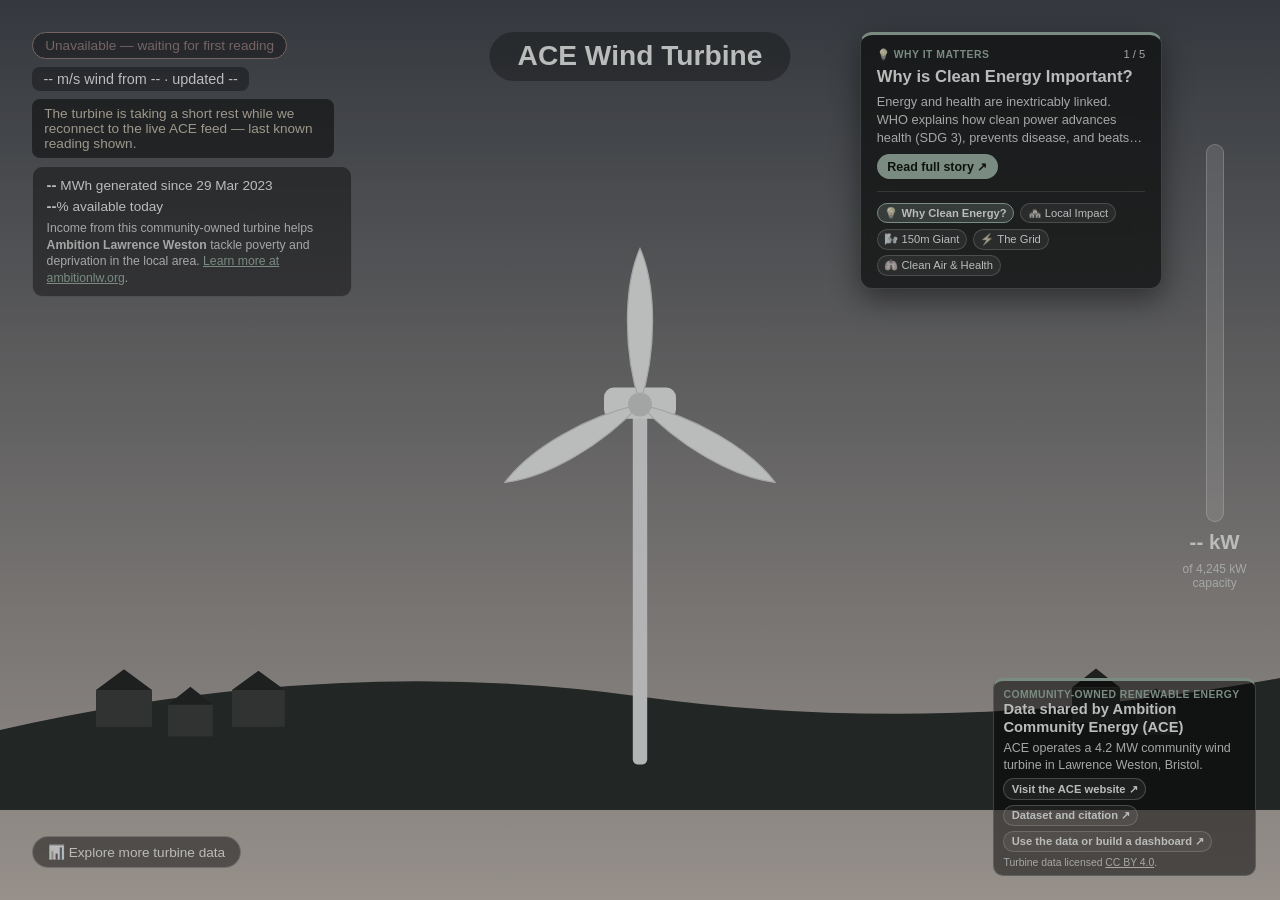
==== solutions/concept-7-live-digital-twin-popups/index.html @ cde17121 "concept-7: display lifetime energy in closest MWh instead of kWh Co-authored-by: Copilot <223556219+" ====
<!doctype html>
<html lang="en">
<head>
  <meta charset="UTF-8" />
  <meta name="viewport" content="width=device-width, initial-scale=1" />
  <title>ACE Live Wind — Digital Twin & Community Stories</title>
  <meta name="description" content="A live animated digital twin of the Ambition Community Energy (ACE) wind turbine in Lawrence Weston, driven by real-time ACE API data, featuring interactive right-hand text pop-ups exploring why clean energy matters, WHO global health linkages, and local community impact." />
  <link rel="stylesheet" href="styles.css" />
</head>
<body>
  <div class="scene" id="scene">
    <div class="sky" id="sky"></div>
    <div class="wind-layer" id="wind-layer" aria-hidden="true"></div>

    <svg class="landscape" viewBox="0 0 1600 900" preserveAspectRatio="xMidYMid meet" role="img"
         aria-label="Animated illustration of the ACE wind turbine overlooking Lawrence Weston">
      <path class="hill" d="M0,900 L0,800 Q420,705 800,758 T1600,735 L1600,900 Z" />

      <g class="houses">
        <g transform="translate(120,750)"><rect width="70" height="46" class="house-body" /><polygon points="0,0 35,-26 70,0" class="house-roof" /></g>
        <g transform="translate(210,768)"><rect width="56" height="40" class="house-body" /><polygon points="0,0 28,-22 56,0" class="house-roof" /></g>
        <g transform="translate(290,750)"><rect width="66" height="46" class="house-body" /><polygon points="0,0 33,-24 66,0" class="house-roof" /></g>
        <g transform="translate(1340,747)"><rect width="60" height="44" class="house-body" /><polygon points="0,0 30,-24 60,0" class="house-roof" /></g>
        <g transform="translate(1420,768)"><rect width="50" height="38" class="house-body" /><polygon points="0,0 25,-20 50,0" class="house-roof" /></g>
      </g>

      <rect x="791" y="393" width="18" height="450" rx="6" class="tower" />
      <g id="yaw-group">
        <rect x="755" y="372" width="90" height="39" rx="12" class="nacelle" />
        <g id="rotor" class="rotor">
          <path class="blade" d="M800,393 C779,327 779,246 800,198 C821,246 821,327 800,393 Z" />
          <path class="blade" d="M800,393 C779,327 779,246 800,198 C821,246 821,327 800,393 Z" transform="rotate(120 800 393)" />
          <path class="blade" d="M800,393 C779,327 779,246 800,198 C821,246 821,327 800,393 Z" transform="rotate(240 800 393)" />
          <circle cx="800" cy="393" r="15" class="hub" />
        </g>
      </g>
    </svg>

    <h1 class="scene-title">ACE Wind Turbine</h1>

    <!-- Right-hand side power meter -->
    <div class="meter" aria-hidden="true">
      <div class="meter-track">
        <div class="meter-fill" id="meter-fill"></div>
      </div>
      <div class="meter-label"><span id="power-value">--</span> kW</div>
      <div class="meter-sub">of <span id="rated-capacity">4,245</span> kW capacity</div>
    </div>

    <!-- Right-hand side story & "Why?" dock -->
    <aside class="story-dock" id="story-dock" aria-label="Community Stories and Why Clean Energy Matters">
      <div class="story-dock-top">
        <span class="story-dock-badge">💡 WHY IT MATTERS</span>
        <span class="story-dock-counter" id="story-dock-counter" aria-live="off">1 / 5</span>
      </div>

      <div class="story-dock-teaser" id="story-dock-teaser">
        <h2 class="story-dock-title" id="teaser-title">Why Clean Energy?</h2>
        <p class="story-dock-snippet" id="teaser-snippet">
          Energy and health are inextricably linked. WHO explains how clean power advances health (SDG 3) and beats poverty…
        </p>
        <button type="button" class="story-dock-btn" id="teaser-read-btn">
          Read full story ↗
        </button>
      </div>

      <div class="story-pills" role="tablist" aria-label="Choose story topic">
        <button type="button" class="story-pill active" data-story-id="why-clean-energy" role="tab" aria-selected="true">💡 Why Clean Energy?</button>
        <button type="button" class="story-pill" data-story-id="community-wealth" role="tab" aria-selected="false">🏘️ Local Impact</button>
        <button type="button" class="story-pill" data-story-id="turbine-scale" role="tab" aria-selected="false">🌬️ 150m Giant</button>
        <button type="button" class="story-pill" data-story-id="grid-connection" role="tab" aria-selected="false">⚡ The Grid</button>
        <button type="button" class="story-pill" data-story-id="clean-air" role="tab" aria-selected="false">🫁 Clean Air & Health</button>
      </div>
    </aside>

    <!-- Left-hand side live status & mission overlay -->
    <div class="overlay">
      <div class="freshness" id="freshness" role="status">Connecting…</div>
      <div class="readout">
        <span id="wind-value">--</span> m/s wind from <span id="heading-value">--</span> · updated <span id="observed-value">--</span>
      </div>
      <div class="fallback-message" id="fallback-message" hidden>
        The turbine is taking a short rest while we reconnect to the live ACE feed — last known reading shown.
      </div>

      <div class="info-panel">
        <div class="info-stat"><strong id="lifetime-energy">--</strong> MWh generated since 29 Mar 2023</div>
        <div class="info-stat"><strong id="availability-today">--</strong>% available today</div>
        <p class="mission">
          Income from this community-owned turbine helps <strong>Ambition Lawrence Weston</strong>
          tackle poverty and deprivation in the local area.
          <a href="https://www.ambitionlw.org/" target="_blank" rel="noopener">Learn more at ambitionlw.org</a>.
        </p>
      </div>
    </div>

    <!-- Bottom-left: Collapsible 17-signal explorer -->
    <div class="explorer" id="explorer">
      <button type="button" class="explorer-toggle" id="explorer-toggle" aria-expanded="false" aria-controls="explorer-panel">
        📊 Explore more turbine data
      </button>
      <div class="explorer-panel" id="explorer-panel" hidden>
        <label class="explorer-label" for="signal-select">Choose a signal</label>
        <select id="signal-select" class="explorer-select"></select>

        <div class="explorer-value-row">
          <span class="explorer-value" id="signal-value">--</span>
          <span class="explorer-unit" id="signal-unit"></span>
        </div>
        <div class="explorer-freshness" id="signal-freshness">--</div>

        <div class="explorer-chart-wrap">
          <svg id="signal-chart" class="explorer-chart" viewBox="0 0 600 180" preserveAspectRatio="none" role="img" aria-label="Recent history chart for the selected signal"></svg>
          <div class="explorer-chart-status" id="chart-status">Loading history…</div>
        </div>
        <div class="explorer-legend" id="signal-legend" hidden></div>

        <p class="explorer-note">
          History is a recent sample from the live ACE feed, not a guarantee of every reading.
          See this concept's README for each signal's exact source, resolution and update cadence.
        </p>
      </div>
    </div>

    <!-- Bottom-right: Credits and outbound links -->
    <div class="credits-box">
      <p class="credits-label">Community-owned renewable energy</p>
      <p class="credits-title">Data shared by Ambition Community Energy (ACE)</p>
      <p class="credits-text">
        ACE operates a 4.2 MW community wind turbine in Lawrence Weston, Bristol.
      </p>
      <div class="credits-links">
        <a class="credits-link" href="https://ambitioncommunityenergy.org/" target="_blank" rel="noopener">Visit the ACE website ↗</a>
        <a class="credits-link" href="https://doi.org/10.5281/zenodo.22662372" target="_blank" rel="noopener">Dataset and citation ↗</a>
        <a class="credits-link" href="https://ace-api.duckdns.org/dashboard/" target="_blank" rel="noopener">Use the data or build a dashboard ↗</a>
      </div>
      <p class="credits-fineprint">
        Turbine data licensed <a href="https://creativecommons.org/licenses/by/4.0/" target="_blank" rel="noopener">CC BY 4.0</a>.
      </p>
    </div>
  </div>

  <!-- Interactive Story Pop-up Modal -->
  <div class="story-modal-backdrop" id="story-modal-backdrop" hidden>
    <div class="story-modal" id="story-modal" role="dialog" aria-modal="true" aria-labelledby="modal-title">
      <div class="modal-header">
        <div class="modal-tag-row">
          <span class="modal-tag" id="modal-tag">GLOBAL HEALTH & SDGS</span>
        </div>
        <button type="button" class="modal-close" id="modal-close" aria-label="Close story dialog">✕</button>
      </div>

      <div class="modal-title-row">
        <span class="modal-icon" id="modal-icon">💡</span>
        <div>
          <h2 class="modal-title" id="modal-title">Why Clean Energy?</h2>
          <p class="modal-subtitle" id="modal-subtitle">Energy and health are inextricably linked — from global goals to our homes in Lawrence Weston.</p>
        </div>
      </div>

      <div class="modal-sdgs" id="modal-sdgs" aria-label="Related Sustainable Development Goals"></div>

      <div class="modal-body" id="modal-body">
        <!-- Injected dynamically from app.js -->
      </div>

      <div class="modal-links" id="modal-links">
        <!-- Outbound source links injected here -->
      </div>

      <div class="modal-footer">
        <button type="button" class="modal-nav-btn" id="modal-prev-btn">← Previous topic</button>
        <div class="modal-dots" id="modal-dots" aria-hidden="true"></div>
        <button type="button" class="modal-nav-btn" id="modal-next-btn">Next topic →</button>
      </div>
    </div>
  </div>

  <script type="module" src="app.js"></script>
</body>
</html>
---- solutions/concept-7-live-digital-twin-popups/styles.css ----
:root {
  --good: #3ddc84;
  --stale: #ffc857;
  --offline: #ff6b6b;
  --text: #f4fbf8;
  --muted: #cfe3dc;
}

* {
  box-sizing: border-box;
}

html,
body {
  height: 100%;
  margin: 0;
}

body {
  font-family: "Segoe UI", Roboto, Helvetica, Arial, sans-serif;
  color: var(--text);
  overflow: hidden;
}

.scene {
  position: relative;
  width: 100vw;
  height: 100vh;
  overflow: hidden;
  transition: filter 1.2s ease;
}

.scene.offline {
  filter: grayscale(0.85) brightness(0.75);
}

.sky {
  position: absolute;
  inset: 0;
  background: linear-gradient(180deg, var(--sky-a, #2b6cb0) 0%, var(--sky-b, #bcdffb) 100%);
  transition: background 3s ease;
}

.wind-layer {
  position: absolute;
  inset: 0;
  overflow: hidden;
  pointer-events: none;
}

.streak {
  position: absolute;
  height: 2px;
  width: 9%;
  border-radius: 2px;
  background: rgba(255, 255, 255, 0.55);
  left: -12%;
  animation-name: streak-move;
  animation-timing-function: linear;
  animation-iteration-count: infinite;
}

@keyframes streak-move {
  from {
    transform: translateX(0);
  }
  to {
    transform: translateX(112vw);
  }
}

.landscape {
  position: absolute;
  inset: 0;
  width: 100%;
  height: 100%;
}

.hill {
  fill: #163a2c;
}

.house-body {
  fill: #2d4a3e;
}

.house-roof {
  fill: #1c2f27;
}

.tower {
  fill: #e9f1f8;
}

.nacelle {
  fill: #f4fbf8;
}

.hub {
  fill: #cfe0d6;
}

.rotor .blade {
  fill: #f4fbf8;
  stroke: #cfe0d6;
  stroke-width: 1.5;
}

#yaw-group {
  transition: transform 1.2s ease-out;
}

.scene-title {
  position: absolute;
  top: clamp(1rem, 3vw, 2rem);
  left: 50%;
  transform: translateX(-50%);
  margin: 0;
  padding: 0.3em 1em;
  background: rgba(0, 0, 0, 0.3);
  border-radius: 999px;
  font-size: clamp(1.2rem, 2.2vw, 1.8rem);
  font-weight: 700;
  text-align: center;
  white-space: nowrap;
  z-index: 1;
}

/* Vertical power meter (right-hand side) */
.meter {
  position: absolute;
  right: clamp(1rem, 2.5vw, 2rem);
  top: 16%;
  display: flex;
  flex-direction: column;
  align-items: center;
  gap: 0.5rem;
  z-index: 1;
}

.meter-track {
  width: 18px;
  height: 42vh;
  border-radius: 999px;
  background: rgba(255, 255, 255, 0.18);
  border: 1px solid rgba(255, 255, 255, 0.3);
  display: flex;
  align-items: flex-end;
  overflow: hidden;
}

.meter-fill {
  width: 100%;
  height: 0%;
  background: linear-gradient(180deg, #3ddc84, #1f9e63);
  transition: height 1s ease-out;
}

.meter-label {
  font-size: clamp(1rem, 1.6vw, 1.4rem);
  font-weight: 700;
}

.meter-sub {
  font-size: 0.75rem;
  color: var(--muted);
  text-align: center;
  max-width: 10ch;
}

/* Left overlay: live stats and ALW mission */
.overlay {
  position: absolute;
  left: clamp(1rem, 3vw, 2rem);
  top: clamp(1rem, 3vw, 2rem);
  bottom: clamp(1rem, 3vw, 2rem);
  display: flex;
  flex-direction: column;
  gap: 0.5rem;
  align-items: flex-start;
  overflow-y: auto;
  max-width: min(36ch, 42vw);
  z-index: 2;
  pointer-events: none;
}

.freshness,
.readout,
.fallback-message,
.info-panel {
  pointer-events: auto;
}

.freshness {
  padding: 0.35em 0.9em;
  border-radius: 999px;
  background: rgba(0, 0, 0, 0.35);
  border: 1px solid rgba(255, 255, 255, 0.3);
  font-size: 0.85em;
}

.freshness.good {
  color: var(--good);
  border-color: var(--good);
}

.freshness.stale {
  color: var(--stale);
  border-color: var(--stale);
}

.freshness.offline {
  color: var(--offline);
  border-color: var(--offline);
}

.readout {
  background: rgba(0, 0, 0, 0.35);
  padding: 0.3em 0.8em;
  border-radius: 8px;
  font-size: 0.9rem;
}

.fallback-message {
  background: rgba(0, 0, 0, 0.5);
  padding: 0.5em 0.9em;
  border-radius: 8px;
  font-size: 0.85rem;
  max-width: 40ch;
  color: var(--stale);
}

.info-panel {
  flex-shrink: 0;
  max-width: 100%;
  background: rgba(0, 0, 0, 0.4);
  border: 1px solid rgba(255, 255, 255, 0.2);
  border-radius: 10px;
  padding: 0.7em 1em;
  font-size: 0.85rem;
}

.info-stat {
  margin-bottom: 0.3em;
}

.info-stat strong {
  font-size: 1.1em;
}

.info-panel .mission {
  margin: 0.5em 0 0;
  color: var(--muted);
  font-size: 0.9em;
  line-height: 1.35;
}

.info-panel .mission a {
  color: var(--good);
}

/* Bottom-left: 17-signal explorer */
.explorer {
  position: absolute;
  left: clamp(1rem, 3vw, 2rem);
  bottom: clamp(1rem, 3vw, 2rem);
  max-width: min(44ch, 90vw);
  z-index: 2;
}

.explorer-toggle {
  font-family: inherit;
  font-size: 0.85rem;
  color: var(--text);
  background: rgba(0, 0, 0, 0.45);
  border: 1px solid rgba(255, 255, 255, 0.3);
  border-radius: 999px;
  padding: 0.5em 1.1em;
  cursor: pointer;
}

.explorer-toggle:hover,
.explorer-toggle:focus-visible {
  background: rgba(0, 0, 0, 0.6);
}

.explorer-panel {
  margin-top: 0.6em;
  background: rgba(0, 0, 0, 0.55);
  border: 1px solid rgba(255, 255, 255, 0.25);
  border-radius: 10px;
  padding: 0.9em 1em;
  max-height: min(60vh, 460px);
  overflow-y: auto;
}

.explorer-label {
  display: block;
  font-size: 0.75rem;
  color: var(--muted);
  margin-bottom: 0.3em;
}

.explorer-select {
  width: 100%;
  font-family: inherit;
  font-size: 0.9rem;
  padding: 0.4em 0.5em;
  border-radius: 6px;
  border: 1px solid rgba(255, 255, 255, 0.3);
  background: rgba(255, 255, 255, 0.08);
  color: var(--text);
}

.explorer-select option,
.explorer-select optgroup {
  color: #111;
}

.explorer-value-row {
  margin-top: 0.7em;
  display: flex;
  align-items: baseline;
  gap: 0.4em;
}

.explorer-value {
  font-size: clamp(1.3rem, 2.4vw, 1.8rem);
  font-weight: 700;
}

.explorer-unit {
  font-size: 0.9rem;
  color: var(--muted);
}

.explorer-freshness {
  font-size: 0.75rem;
  margin-top: 0.15em;
}

.explorer-freshness.good {
  color: var(--good);
}

.explorer-freshness.stale {
  color: var(--stale);
}

.explorer-freshness.offline {
  color: var(--offline);
}

.explorer-chart-wrap {
  position: relative;
  margin-top: 0.7em;
  background: rgba(255, 255, 255, 0.05);
  border-radius: 8px;
  border: 1px solid rgba(255, 255, 255, 0.15);
}

.explorer-chart {
  display: block;
  width: 100%;
  height: 120px;
}

.chart-line {
  fill: none;
  stroke-width: 2;
}

.chart-axis-label {
  fill: var(--muted);
  font-size: 10px;
}

.explorer-chart-status {
  position: absolute;
  inset: 0;
  display: flex;
  align-items: center;
  justify-content: center;
  font-size: 0.8rem;
  color: var(--muted);
  text-align: center;
  padding: 0.5em;
}

.explorer-chart-status[hidden] {
  display: none;
}

.explorer-legend {
  display: flex;
  gap: 1em;
  margin-top: 0.5em;
  font-size: 0.75rem;
  color: var(--muted);
}

.explorer-legend[hidden] {
  display: none;
}

.legend-item {
  display: inline-flex;
  align-items: center;
  gap: 0.35em;
}

.legend-swatch {
  width: 10px;
  height: 10px;
  border-radius: 2px;
  display: inline-block;
}

.explorer-note {
  margin: 0.7em 0 0;
  font-size: 0.7rem;
  color: var(--muted);
  line-height: 1.35;
}

/* =========================================================================
   RIGHT-HAND SIDE: Story & "Why?" Dock (Option B)
   ========================================================================= */
.story-dock {
  position: absolute;
  right: clamp(6.2rem, 9.2vw, 8.4rem);
  top: clamp(1rem, 2.6vw, 2rem);
  max-width: min(34ch, 30vw);
  background: rgba(8, 20, 16, 0.72);
  backdrop-filter: blur(12px);
  -webkit-backdrop-filter: blur(12px);
  border: 1px solid rgba(61, 220, 132, 0.35);
  border-top: 3px solid var(--good);
  border-radius: 12px;
  padding: 0.8em 1em;
  z-index: 10;
  box-shadow: 0 10px 30px rgba(0, 0, 0, 0.45);
  transition: border-color 0.3s ease;
}

.story-dock:hover {
  border-color: rgba(61, 220, 132, 0.6);
}

.story-dock-top {
  display: flex;
  justify-content: space-between;
  align-items: center;
  margin-bottom: 0.4em;
}

.story-dock-badge {
  font-size: 0.65rem;
  font-weight: 700;
  letter-spacing: 0.05em;
  text-transform: uppercase;
  color: var(--good);
}

.story-dock-counter {
  font-size: 0.7rem;
  color: var(--muted);
  font-variant-numeric: tabular-nums;
}

.story-dock-teaser {
  cursor: pointer;
}

.story-dock-title {
  margin: 0 0 0.3em;
  font-size: clamp(0.95rem, 1.3vw, 1.15rem);
  font-weight: 700;
  line-height: 1.25;
  color: var(--text);
  transition: opacity 0.3s ease;
}

.story-dock-snippet {
  margin: 0 0 0.6em;
  font-size: 0.8rem;
  line-height: 1.4;
  color: var(--muted);
  display: -webkit-box;
  -webkit-line-clamp: 3;
  -webkit-box-orient: vertical;
  overflow: hidden;
  transition: opacity 0.3s ease;
}

.story-dock-btn {
  display: inline-flex;
  align-items: center;
  gap: 0.35em;
  font-family: inherit;
  font-size: 0.78rem;
  font-weight: 600;
  color: #0b1a13;
  background: var(--good);
  border: none;
  border-radius: 999px;
  padding: 0.4em 0.85em;
  cursor: pointer;
  transition: transform 0.15s ease, background 0.2s ease, box-shadow 0.2s ease;
}

.story-dock-btn:hover,
.story-dock-btn:focus-visible {
  background: #50e895;
  box-shadow: 0 0 12px rgba(61, 220, 132, 0.5);
  transform: translateY(-1px);
}

.story-pills {
  display: flex;
  flex-wrap: wrap;
  gap: 0.35em;
  margin-top: 0.75em;
  padding-top: 0.65em;
  border-top: 1px solid rgba(255, 255, 255, 0.15);
}

.story-pill {
  font-family: inherit;
  font-size: 0.7rem;
  color: var(--text);
  background: rgba(255, 255, 255, 0.08);
  border: 1px solid rgba(255, 255, 255, 0.22);
  border-radius: 999px;
  padding: 0.25em 0.6em;
  cursor: pointer;
  white-space: nowrap;
  transition: all 0.2s ease;
}

.story-pill:hover,
.story-pill:focus-visible {
  background: rgba(61, 220, 132, 0.2);
  border-color: var(--good);
  color: #fff;
}

.story-pill.active {
  background: rgba(61, 220, 132, 0.28);
  border-color: var(--good);
  color: var(--text);
  font-weight: 600;
}

/* =========================================================================
   BOTTOM-RIGHT: Credits box (ACE official branding)
   ========================================================================= */
.credits-box {
  position: absolute;
  right: clamp(0.75rem, 2vw, 1.5rem);
  bottom: clamp(0.75rem, 2vw, 1.5rem);
  max-width: min(38ch, 55vw);
  background: rgba(0, 0, 0, 0.5);
  border: 1px solid rgba(61, 220, 132, 0.4);
  border-top: 3px solid var(--good);
  border-radius: 10px;
  padding: 0.6em 0.8em;
  font-size: 0.78rem;
  z-index: 2;
}

.credits-label {
  margin: 0 0 0.15em;
  font-size: 0.65rem;
  font-weight: 700;
  letter-spacing: 0.04em;
  text-transform: uppercase;
  color: var(--good);
}

.credits-title {
  margin: 0 0 0.25em;
  font-size: 0.92rem;
  font-weight: 700;
  line-height: 1.2;
}

.credits-text {
  margin: 0 0 0.45em;
  color: var(--muted);
  line-height: 1.3;
}

.credits-links {
  display: flex;
  flex-direction: row;
  flex-wrap: wrap;
  gap: 0.35em;
}

.credits-link {
  display: inline-block;
  color: var(--text);
  background: rgba(255, 255, 255, 0.08);
  border: 1px solid rgba(255, 255, 255, 0.25);
  border-radius: 999px;
  padding: 0.3em 0.65em;
  font-size: 0.7rem;
  font-weight: 600;
  text-decoration: none;
  white-space: nowrap;
}

.credits-link:hover,
.credits-link:focus-visible {
  background: rgba(61, 220, 132, 0.18);
  border-color: var(--good);
}

.credits-fineprint {
  margin: 0.4em 0 0;
  font-size: 0.65rem;
  color: var(--muted);
}

.credits-fineprint a {
  color: inherit;
}

/* =========================================================================
   INTERACTIVE STORY MODAL POP-UP
   ========================================================================= */
.story-modal-backdrop {
  position: fixed;
  inset: 0;
  background: rgba(0, 0, 0, 0.78);
  backdrop-filter: blur(8px);
  -webkit-backdrop-filter: blur(8px);
  display: flex;
  align-items: center;
  justify-content: center;
  z-index: 100;
  padding: 1.5rem;
  animation: modalFadeIn 0.25s ease-out;
}

.story-modal-backdrop[hidden] {
  display: none;
}

.story-modal {
  position: relative;
  max-width: 680px;
  width: 100%;
  max-height: 88vh;
  overflow-y: auto;
  background: #0f2018;
  border: 1px solid rgba(61, 220, 132, 0.45);
  border-top: 4px solid var(--good);
  border-radius: 16px;
  padding: 1.6rem 1.8rem;
  color: var(--text);
  box-shadow: 0 20px 60px rgba(0, 0, 0, 0.75);
  animation: modalSlideUp 0.3s cubic-bezier(0.16, 1, 0.3, 1);
}

@keyframes modalFadeIn {
  from { opacity: 0; }
  to { opacity: 1; }
}

@keyframes modalSlideUp {
  from { transform: translateY(24px); opacity: 0; }
  to { transform: translateY(0); opacity: 1; }
}

.modal-header {
  display: flex;
  justify-content: space-between;
  align-items: center;
  margin-bottom: 0.6rem;
}

.modal-tag {
  display: inline-block;
  font-size: 0.7rem;
  font-weight: 700;
  letter-spacing: 0.05em;
  text-transform: uppercase;
  color: var(--good);
  background: rgba(61, 220, 132, 0.12);
  border: 1px solid rgba(61, 220, 132, 0.3);
  border-radius: 999px;
  padding: 0.25em 0.8em;
}

.modal-close {
  font-family: inherit;
  font-size: 1.1rem;
  width: 34px;
  height: 34px;
  border-radius: 50%;
  border: 1px solid rgba(255, 255, 255, 0.25);
  background: rgba(255, 255, 255, 0.08);
  color: var(--text);
  display: flex;
  align-items: center;
  justify-content: center;
  cursor: pointer;
  transition: all 0.2s ease;
}

.modal-close:hover,
.modal-close:focus-visible {
  background: rgba(255, 107, 107, 0.25);
  border-color: var(--offline);
  color: #fff;
  transform: scale(1.08);
}

.modal-title-row {
  display: flex;
  align-items: flex-start;
  gap: 0.8rem;
  margin-bottom: 0.8rem;
}

.modal-icon {
  font-size: 2.2rem;
  line-height: 1;
  flex-shrink: 0;
}

.modal-title {
  margin: 0;
  font-size: clamp(1.3rem, 2.2vw, 1.65rem);
  font-weight: 700;
  line-height: 1.25;
  color: #ffffff;
}

.modal-subtitle {
  margin: 0.35rem 0 0;
  font-size: 0.92rem;
  color: var(--muted);
  line-height: 1.4;
}

.modal-sdgs {
  display: flex;
  flex-wrap: wrap;
  gap: 0.45rem;
  margin: 0.8rem 0 1.2rem;
}

.sdg-badge {
  font-size: 0.72rem;
  font-weight: 600;
  padding: 0.25em 0.7em;
  border-radius: 6px;
  background: rgba(255, 255, 255, 0.1);
  border: 1px solid rgba(255, 255, 255, 0.2);
  color: #fff;
  display: inline-flex;
  align-items: center;
  gap: 0.35em;
}

.modal-body {
  font-size: 0.92rem;
  line-height: 1.6;
  color: #e4f0eb;
}

.modal-quote-box {
  background: rgba(61, 220, 132, 0.08);
  border-left: 4px solid var(--good);
  border-radius: 0 10px 10px 0;
  padding: 0.9rem 1.1rem;
  margin: 1rem 0;
  font-size: 0.9rem;
  line-height: 1.55;
  color: #def2e8;
}

.modal-quote-box p {
  margin: 0 0 0.5em;
}

.modal-quote-box p:last-of-type {
  margin-bottom: 0;
}

.modal-quote-source {
  display: block;
  margin-top: 0.6rem;
  font-weight: 700;
  font-size: 0.8rem;
  color: var(--good);
  text-transform: uppercase;
  letter-spacing: 0.03em;
}

.modal-section-title {
  font-size: 1rem;
  font-weight: 700;
  color: #ffffff;
  margin: 1.2rem 0 0.4rem;
  display: flex;
  align-items: center;
  gap: 0.4em;
}

.modal-list {
  margin: 0.4rem 0 0.8rem;
  padding-left: 1.3rem;
}

.modal-list li {
  margin-bottom: 0.4rem;
}

.modal-links {
  display: flex;
  flex-wrap: wrap;
  gap: 0.6rem;
  margin-top: 1.4rem;
  padding-top: 1rem;
  border-top: 1px solid rgba(255, 255, 255, 0.15);
}

.modal-link-btn {
  display: inline-flex;
  align-items: center;
  gap: 0.4em;
  font-size: 0.82rem;
  font-weight: 600;
  color: var(--text);
  background: rgba(255, 255, 255, 0.1);
  border: 1px solid rgba(255, 255, 255, 0.25);
  border-radius: 999px;
  padding: 0.45em 0.95em;
  text-decoration: none;
  transition: all 0.2s ease;
}

.modal-link-btn.primary {
  background: var(--good);
  color: #0b1a13;
  border-color: var(--good);
}

.modal-link-btn.primary:hover,
.modal-link-btn.primary:focus-visible {
  background: #50e895;
  box-shadow: 0 0 12px rgba(61, 220, 132, 0.5);
}

.modal-link-btn:not(.primary):hover,
.modal-link-btn:not(.primary):focus-visible {
  background: rgba(61, 220, 132, 0.2);
  border-color: var(--good);
}

.modal-footer {
  display: flex;
  justify-content: space-between;
  align-items: center;
  margin-top: 1.2rem;
  padding-top: 0.8rem;
}

.modal-nav-btn {
  font-family: inherit;
  font-size: 0.8rem;
  font-weight: 600;
  color: var(--text);
  background: transparent;
  border: 1px solid rgba(255, 255, 255, 0.25);
  border-radius: 999px;
  padding: 0.35em 0.85em;
  cursor: pointer;
  transition: all 0.2s ease;
}

.modal-nav-btn:hover,
.modal-nav-btn:focus-visible {
  background: rgba(255, 255, 255, 0.15);
  border-color: var(--good);
}

.modal-dots {
  display: flex;
  gap: 0.4rem;
}

.modal-dot {
  width: 8px;
  height: 8px;
  border-radius: 50%;
  background: rgba(255, 255, 255, 0.25);
  border: none;
  padding: 0;
  transition: all 0.2s ease;
  cursor: pointer;
}

.modal-dot.active {
  background: var(--good);
  transform: scale(1.3);
}

/* =========================================================================
   RESPONSIVE LAYOUT
   ========================================================================= */
@media (max-width: 1024px) {
  .story-dock {
    max-width: min(30ch, 32vw);
    right: clamp(5rem, 8vw, 7rem);
  }
}

@media (max-width: 800px) {
  .scene-title {
    font-size: 1.1rem;
  }
  .overlay {
    max-width: 90vw;
    bottom: auto;
  }
  .story-dock {
    position: static;
    max-width: 90vw;
    margin: 1rem auto;
  }
  .credits-box {
    max-width: 90vw;
  }
}

@media (prefers-reduced-motion: reduce) {
  .streak {
    animation: none;
  }
  .story-modal-backdrop,
  .story-modal {
    animation: none;
  }
}
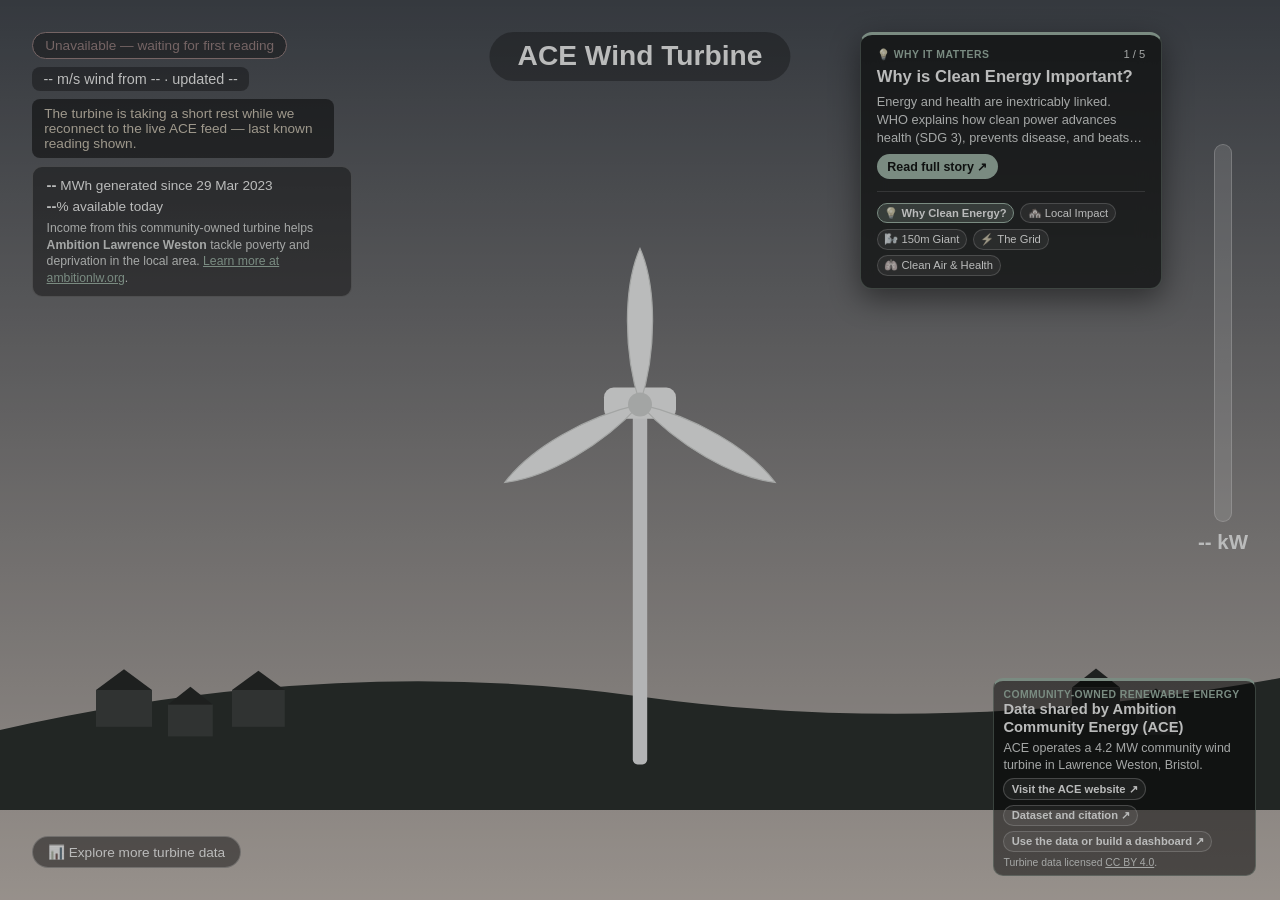
==== commit 79cc7c45: "concept-7: remove rated capacity sublabel from active power bar Co-authored-by: Copilot <223556219+C" ====
--- a/solutions/concept-7-live-digital-twin-popups/index.html
+++ b/solutions/concept-7-live-digital-twin-popups/index.html
@@ -44,7 +44,6 @@
         <div class="meter-fill" id="meter-fill"></div>
       </div>
       <div class="meter-label"><span id="power-value">--</span> kW</div>
-      <div class="meter-sub">of <span id="rated-capacity">4,245</span> kW capacity</div>
     </div>
 
     <!-- Right-hand side story & "Why?" dock -->
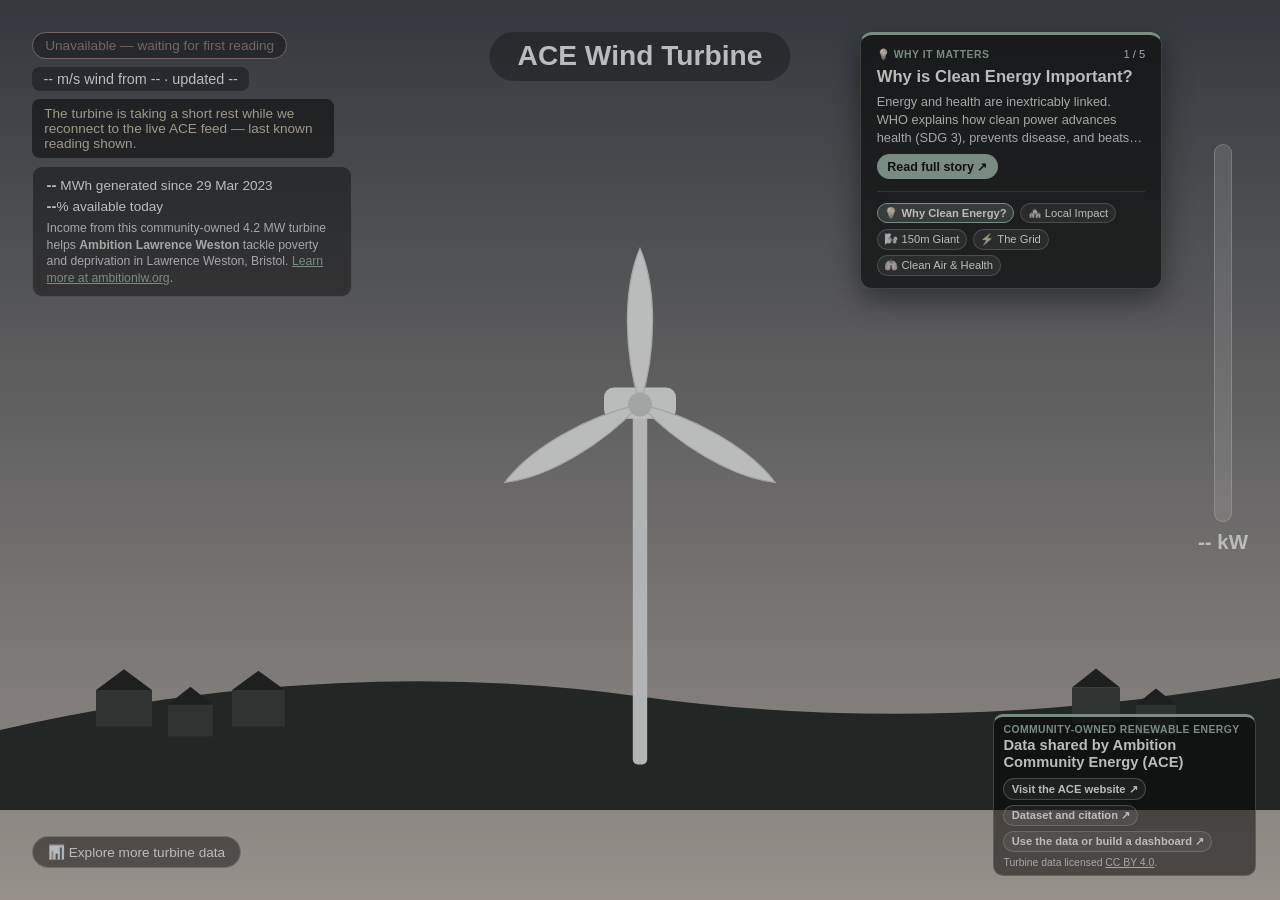
==== commit 57a5cce3: "concept-7: clarify 4.2 MW turbine and Lawrence Weston in mission statement and clean up credits box " ====
--- a/solutions/concept-7-live-digital-twin-popups/index.html
+++ b/solutions/concept-7-live-digital-twin-popups/index.html
@@ -86,8 +86,8 @@
         <div class="info-stat"><strong id="lifetime-energy">--</strong> MWh generated since 29 Mar 2023</div>
         <div class="info-stat"><strong id="availability-today">--</strong>% available today</div>
         <p class="mission">
-          Income from this community-owned turbine helps <strong>Ambition Lawrence Weston</strong>
-          tackle poverty and deprivation in the local area.
+          Income from this community-owned 4.2 MW turbine helps <strong>Ambition Lawrence Weston</strong>
+          tackle poverty and deprivation in Lawrence Weston, Bristol.
           <a href="https://www.ambitionlw.org/" target="_blank" rel="noopener">Learn more at ambitionlw.org</a>.
         </p>
       </div>
@@ -125,9 +125,6 @@
     <div class="credits-box">
       <p class="credits-label">Community-owned renewable energy</p>
       <p class="credits-title">Data shared by Ambition Community Energy (ACE)</p>
-      <p class="credits-text">
-        ACE operates a 4.2 MW community wind turbine in Lawrence Weston, Bristol.
-      </p>
       <div class="credits-links">
         <a class="credits-link" href="https://ambitioncommunityenergy.org/" target="_blank" rel="noopener">Visit the ACE website ↗</a>
         <a class="credits-link" href="https://doi.org/10.5281/zenodo.22662372" target="_blank" rel="noopener">Dataset and citation ↗</a>
--- a/solutions/concept-7-live-digital-twin-popups/styles.css
+++ b/solutions/concept-7-live-digital-twin-popups/styles.css
@@ -579,7 +579,7 @@
 }
 
 .credits-title {
-  margin: 0 0 0.25em;
+  margin: 0 0 0.45em;
   font-size: 0.92rem;
   font-weight: 700;
   line-height: 1.2;
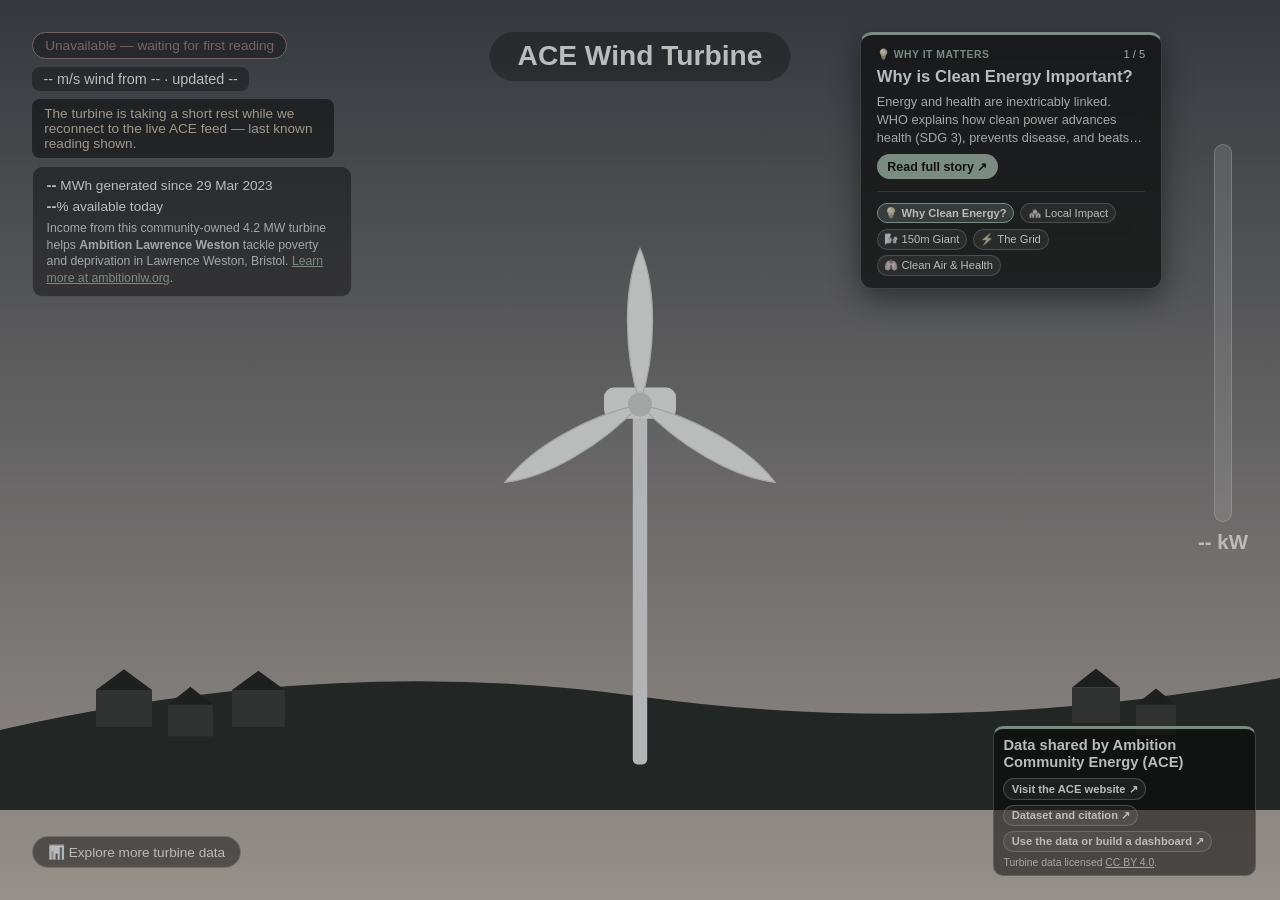
==== commit 98474783: "concept-7: remove 'COMMUNITY-OWNED RENEWABLE ENERGY' label from credits box Co-authored-by: Copilot " ====
--- a/solutions/concept-7-live-digital-twin-popups/index.html
+++ b/solutions/concept-7-live-digital-twin-popups/index.html
@@ -123,7 +123,6 @@
 
     <!-- Bottom-right: Credits and outbound links -->
     <div class="credits-box">
-      <p class="credits-label">Community-owned renewable energy</p>
       <p class="credits-title">Data shared by Ambition Community Energy (ACE)</p>
       <div class="credits-links">
         <a class="credits-link" href="https://ambitioncommunityenergy.org/" target="_blank" rel="noopener">Visit the ACE website ↗</a>
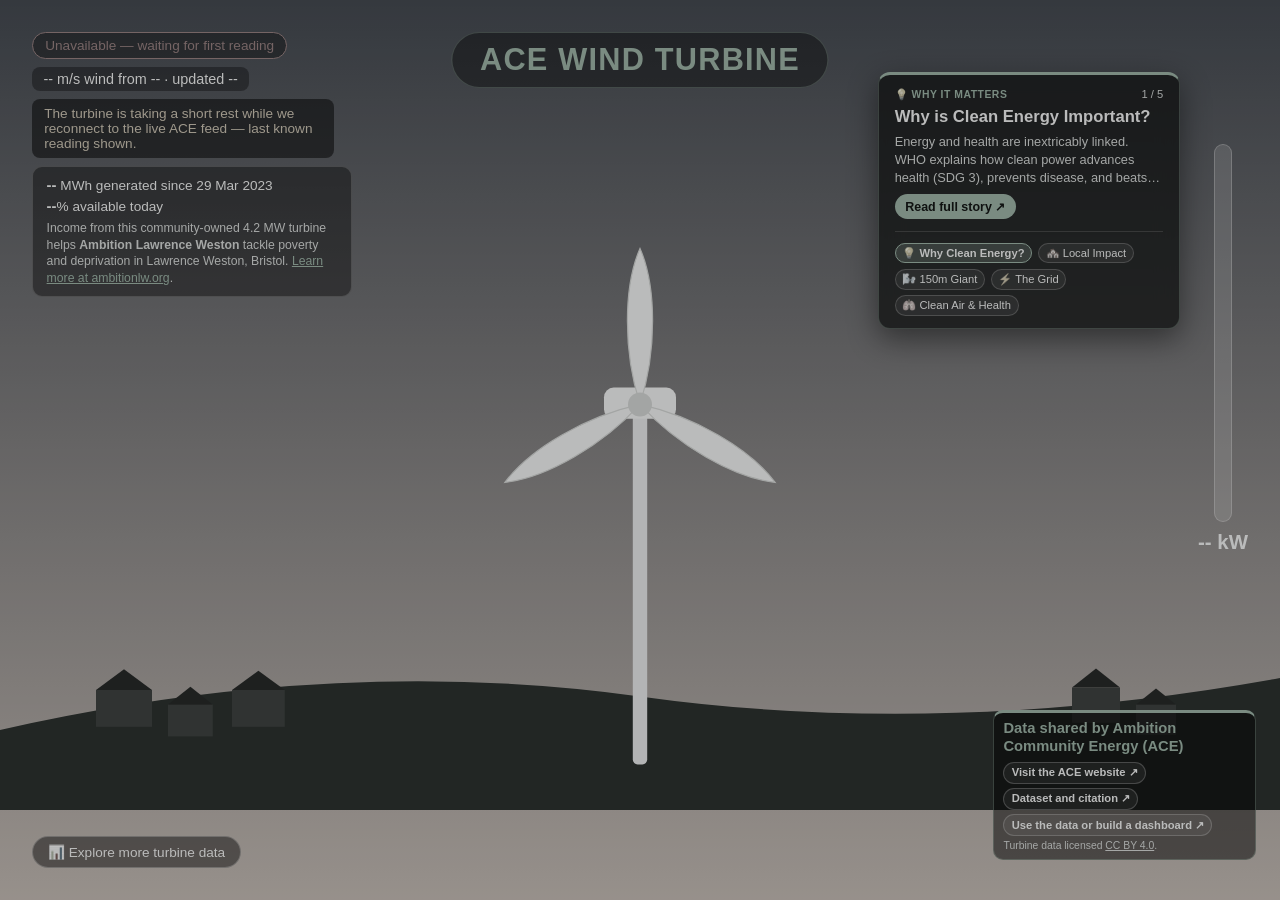
==== commit dc6aed56: "concept-7: enlarge scene title in green and move story-dock lower - Changed scene title text to uppe" ====
--- a/solutions/concept-7-live-digital-twin-popups/index.html
+++ b/solutions/concept-7-live-digital-twin-popups/index.html
@@ -36,7 +36,7 @@
       </g>
     </svg>
 
-    <h1 class="scene-title">ACE Wind Turbine</h1>
+    <h1 class="scene-title">ACE WIND TURBINE</h1>
 
     <!-- Right-hand side power meter -->
     <div class="meter" aria-hidden="true">
--- a/solutions/concept-7-live-digital-twin-popups/styles.css
+++ b/solutions/concept-7-live-digital-twin-popups/styles.css
@@ -116,11 +116,14 @@
   left: 50%;
   transform: translateX(-50%);
   margin: 0;
-  padding: 0.3em 1em;
-  background: rgba(0, 0, 0, 0.3);
+  padding: 0.3em 0.9em;
+  background: rgba(0, 0, 0, 0.4);
+  border: 1px solid rgba(61, 220, 132, 0.35);
   border-radius: 999px;
-  font-size: clamp(1.2rem, 2.2vw, 1.8rem);
-  font-weight: 700;
+  font-size: clamp(1.4rem, 2.4vw, 2.2rem);
+  font-weight: 800;
+  letter-spacing: 0.04em;
+  color: var(--good);
   text-align: center;
   white-space: nowrap;
   z-index: 1;
@@ -428,8 +431,8 @@
    ========================================================================= */
 .story-dock {
   position: absolute;
-  right: clamp(6.2rem, 9.2vw, 8.4rem);
-  top: clamp(1rem, 2.6vw, 2rem);
+  right: clamp(5.5rem, 7.8vw, 7.5rem);
+  top: clamp(4.5rem, 8vh, 6.5rem);
   max-width: min(34ch, 30vw);
   background: rgba(8, 20, 16, 0.72);
   backdrop-filter: blur(12px);
@@ -558,7 +561,7 @@
 .credits-box {
   position: absolute;
   right: clamp(0.75rem, 2vw, 1.5rem);
-  bottom: clamp(0.75rem, 2vw, 1.5rem);
+  bottom: clamp(2rem, 4.5vh, 3.25rem);
   max-width: min(38ch, 55vw);
   background: rgba(0, 0, 0, 0.5);
   border: 1px solid rgba(61, 220, 132, 0.4);
@@ -583,6 +586,7 @@
   font-size: 0.92rem;
   font-weight: 700;
   line-height: 1.2;
+  color: var(--good);
 }
 
 .credits-text {
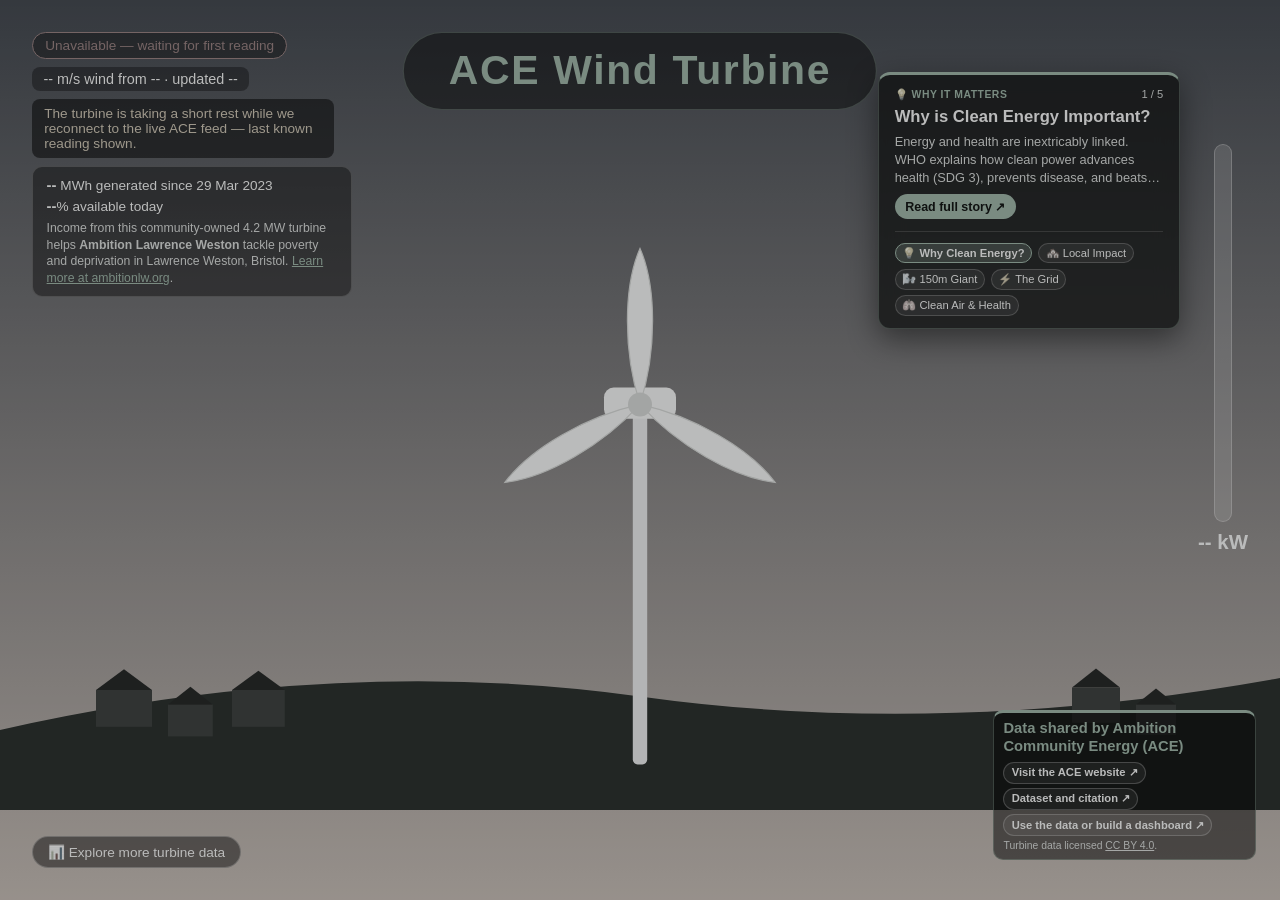
==== commit 6aa4f663: "concept-7: enlarge scene-title font size and preserve title casing - Increased .scene-title font-siz" ====
--- a/solutions/concept-7-live-digital-twin-popups/index.html
+++ b/solutions/concept-7-live-digital-twin-popups/index.html
@@ -36,7 +36,7 @@
       </g>
     </svg>
 
-    <h1 class="scene-title">ACE WIND TURBINE</h1>
+    <h1 class="scene-title">ACE Wind Turbine</h1>
 
     <!-- Right-hand side power meter -->
     <div class="meter" aria-hidden="true">
--- a/solutions/concept-7-live-digital-twin-popups/styles.css
+++ b/solutions/concept-7-live-digital-twin-popups/styles.css
@@ -116,11 +116,11 @@
   left: 50%;
   transform: translateX(-50%);
   margin: 0;
-  padding: 0.3em 0.9em;
-  background: rgba(0, 0, 0, 0.4);
+  padding: 0.35em 1.1em;
+  background: rgba(0, 0, 0, 0.45);
   border: 1px solid rgba(61, 220, 132, 0.35);
   border-radius: 999px;
-  font-size: clamp(1.4rem, 2.4vw, 2.2rem);
+  font-size: clamp(1.8rem, 3.2vw, 3rem);
   font-weight: 800;
   letter-spacing: 0.04em;
   color: var(--good);
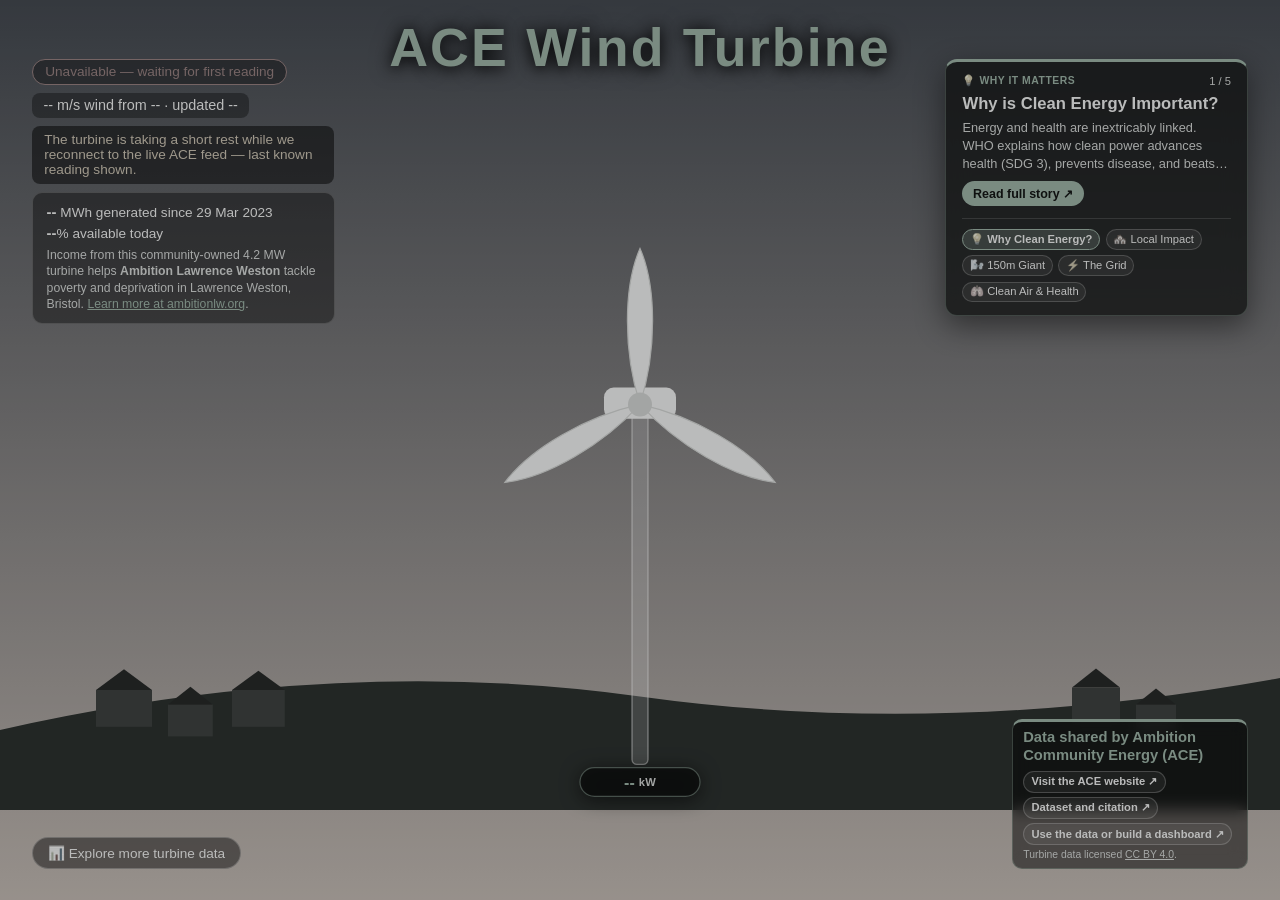
==== commit c5871f55: "Use turbine tower as active power generation bar and create symmetric layout - Turn turbine tower in" ====
--- a/solutions/concept-7-live-digital-twin-popups/index.html
+++ b/solutions/concept-7-live-digital-twin-popups/index.html
@@ -14,6 +14,16 @@
 
     <svg class="landscape" viewBox="0 0 1600 900" preserveAspectRatio="xMidYMid meet" role="img"
          aria-label="Animated illustration of the ACE wind turbine overlooking Lawrence Weston">
+      <defs>
+        <linearGradient id="tower-power-gradient" x1="0" y1="1" x2="0" y2="0">
+          <stop offset="0%" stop-color="#1f9e63" />
+          <stop offset="100%" stop-color="#3ddc84" />
+        </linearGradient>
+        <clipPath id="tower-clip">
+          <rect x="790" y="393" width="20" height="450" rx="6" />
+        </clipPath>
+      </defs>
+
       <path class="hill" d="M0,900 L0,800 Q420,705 800,758 T1600,735 L1600,900 Z" />
 
       <g class="houses">
@@ -24,7 +34,26 @@
         <g transform="translate(1420,768)"><rect width="50" height="38" class="house-body" /><polygon points="0,0 25,-20 50,0" class="house-roof" /></g>
       </g>
 
-      <rect x="791" y="393" width="18" height="450" rx="6" class="tower" />
+      <!-- Turbine Tower / Live Active Power Generation Gauge -->
+      <g class="tower-gauge" id="tower-gauge" aria-label="Turbine tower active power generation gauge">
+        <!-- Tower track background (4.2 MW capacity) -->
+        <rect x="790" y="393" width="20" height="450" rx="6" class="tower-track" />
+        <!-- Live active power fill (rises from base up to 4.2 MW capacity) -->
+        <g clip-path="url(#tower-clip)">
+          <rect id="meter-fill" x="790" y="843" width="20" height="0" class="tower-fill" />
+        </g>
+        <!-- Tower outer border -->
+        <rect x="790" y="393" width="20" height="450" rx="6" class="tower-outline" />
+
+        <!-- Live active power badge directly under the tower -->
+        <g class="tower-power-badge" transform="translate(800, 865)">
+          <rect x="-75" y="-18" width="150" height="36" rx="18" class="tower-power-bg" />
+          <text text-anchor="middle" dominant-baseline="central" class="tower-power-text">
+            <tspan id="power-value" class="tower-power-val">--</tspan>
+            <tspan class="tower-power-unit"> kW</tspan>
+          </text>
+        </g>
+      </g>
       <g id="yaw-group">
         <rect x="755" y="372" width="90" height="39" rx="12" class="nacelle" />
         <g id="rotor" class="rotor">
@@ -37,14 +66,6 @@
     </svg>
 
     <h1 class="scene-title">ACE Wind Turbine</h1>
-
-    <!-- Right-hand side power meter -->
-    <div class="meter" aria-hidden="true">
-      <div class="meter-track">
-        <div class="meter-fill" id="meter-fill"></div>
-      </div>
-      <div class="meter-label"><span id="power-value">--</span> kW</div>
-    </div>
 
     <!-- Right-hand side story & "Why?" dock -->
     <aside class="story-dock" id="story-dock" aria-label="Community Stories and Why Clean Energy Matters">
--- a/solutions/concept-7-live-digital-twin-popups/styles.css
+++ b/solutions/concept-7-live-digital-twin-popups/styles.css
@@ -88,8 +88,53 @@
   fill: #1c2f27;
 }
 
-.tower {
-  fill: #e9f1f8;
+/* Turbine Tower & Live Active Power Generation Gauge */
+.tower-track {
+  fill: rgba(233, 241, 248, 0.22);
+  stroke: rgba(255, 255, 255, 0.25);
+  stroke-width: 1;
+}
+
+.tower-fill {
+  fill: url(#tower-power-gradient);
+  transition: y 1s ease-out, height 1s ease-out;
+}
+
+.tower-outline {
+  fill: none;
+  stroke: rgba(255, 255, 255, 0.45);
+  stroke-width: 1.5;
+  pointer-events: none;
+}
+
+.tower-power-badge {
+  filter: drop-shadow(0 4px 12px rgba(0, 0, 0, 0.65));
+}
+
+.tower-power-bg {
+  fill: rgba(8, 20, 16, 0.88);
+  stroke: rgba(61, 220, 132, 0.5);
+  stroke-width: 1.5;
+}
+
+.tower-power-text {
+  font-family: inherit;
+  font-size: 18px;
+  fill: #ffffff;
+  pointer-events: none;
+}
+
+.tower-power-val {
+  fill: var(--good);
+  font-weight: 800;
+  font-size: 20px;
+}
+
+.tower-power-unit {
+  fill: #cfe0d6;
+  font-weight: 600;
+  font-size: 14px;
+  letter-spacing: 0.02em;
 }
 
 .nacelle {
@@ -112,77 +157,36 @@
 
 .scene-title {
   position: absolute;
-  top: clamp(1rem, 3vw, 2rem);
+  top: clamp(0.75rem, 1.8vh, 1.5rem);
   left: 50%;
   transform: translateX(-50%);
   margin: 0;
-  padding: 0.35em 1.1em;
-  background: rgba(0, 0, 0, 0.45);
-  border: 1px solid rgba(61, 220, 132, 0.35);
-  border-radius: 999px;
-  font-size: clamp(1.8rem, 3.2vw, 3rem);
+  padding: 0;
+  background: none;
+  border: none;
+  border-radius: 0;
+  font-size: clamp(2.2rem, 4.2vw, 3.8rem);
   font-weight: 800;
   letter-spacing: 0.04em;
   color: var(--good);
   text-align: center;
   white-space: nowrap;
+  text-shadow: 0 2px 14px rgba(0, 0, 0, 0.8), 0 0 22px rgba(0, 0, 0, 0.6);
   z-index: 1;
-}
-
-/* Vertical power meter (right-hand side) */
-.meter {
-  position: absolute;
-  right: clamp(1rem, 2.5vw, 2rem);
-  top: 16%;
-  display: flex;
-  flex-direction: column;
-  align-items: center;
-  gap: 0.5rem;
-  z-index: 1;
-}
-
-.meter-track {
-  width: 18px;
-  height: 42vh;
-  border-radius: 999px;
-  background: rgba(255, 255, 255, 0.18);
-  border: 1px solid rgba(255, 255, 255, 0.3);
-  display: flex;
-  align-items: flex-end;
-  overflow: hidden;
-}
-
-.meter-fill {
-  width: 100%;
-  height: 0%;
-  background: linear-gradient(180deg, #3ddc84, #1f9e63);
-  transition: height 1s ease-out;
-}
-
-.meter-label {
-  font-size: clamp(1rem, 1.6vw, 1.4rem);
-  font-weight: 700;
-}
-
-.meter-sub {
-  font-size: 0.75rem;
-  color: var(--muted);
-  text-align: center;
-  max-width: 10ch;
 }
 
 /* Left overlay: live stats and ALW mission */
 .overlay {
   position: absolute;
   left: clamp(1rem, 3vw, 2rem);
-  top: clamp(1rem, 3vw, 2rem);
+  top: clamp(3rem, 6.5vh, 5rem);
   bottom: clamp(1rem, 3vw, 2rem);
   display: flex;
   flex-direction: column;
   gap: 0.5rem;
   align-items: flex-start;
   overflow-y: auto;
-  max-width: min(36ch, 42vw);
+  max-width: min(34ch, 30vw);
   z-index: 2;
   pointer-events: none;
 }
@@ -266,7 +270,7 @@
 .explorer {
   position: absolute;
   left: clamp(1rem, 3vw, 2rem);
-  bottom: clamp(1rem, 3vw, 2rem);
+  bottom: clamp(1.5rem, 3.5vh, 2.75rem);
   max-width: min(44ch, 90vw);
   z-index: 2;
 }
@@ -431,8 +435,8 @@
    ========================================================================= */
 .story-dock {
   position: absolute;
-  right: clamp(5.5rem, 7.8vw, 7.5rem);
-  top: clamp(4.5rem, 8vh, 6.5rem);
+  right: clamp(1rem, 3vw, 2rem);
+  top: clamp(3rem, 6.5vh, 5rem);
   max-width: min(34ch, 30vw);
   background: rgba(8, 20, 16, 0.72);
   backdrop-filter: blur(12px);
@@ -560,9 +564,9 @@
    ========================================================================= */
 .credits-box {
   position: absolute;
-  right: clamp(0.75rem, 2vw, 1.5rem);
-  bottom: clamp(2rem, 4.5vh, 3.25rem);
-  max-width: min(38ch, 55vw);
+  right: clamp(1rem, 3vw, 2rem);
+  bottom: clamp(1.5rem, 3.5vh, 2.75rem);
+  max-width: min(34ch, 30vw);
   background: rgba(0, 0, 0, 0.5);
   border: 1px solid rgba(61, 220, 132, 0.4);
   border-top: 3px solid var(--good);
@@ -570,6 +574,7 @@
   padding: 0.6em 0.8em;
   font-size: 0.78rem;
   z-index: 2;
+  backdrop-filter: blur(8px);
 }
 
 .credits-label {
@@ -914,34 +919,6 @@
   transform: scale(1.3);
 }
 
-/* =========================================================================
-   RESPONSIVE LAYOUT
-   ========================================================================= */
-@media (max-width: 1024px) {
-  .story-dock {
-    max-width: min(30ch, 32vw);
-    right: clamp(5rem, 8vw, 7rem);
-  }
-}
-
-@media (max-width: 800px) {
-  .scene-title {
-    font-size: 1.1rem;
-  }
-  .overlay {
-    max-width: 90vw;
-    bottom: auto;
-  }
-  .story-dock {
-    position: static;
-    max-width: 90vw;
-    margin: 1rem auto;
-  }
-  .credits-box {
-    max-width: 90vw;
-  }
-}
-
 @media (prefers-reduced-motion: reduce) {
   .streak {
     animation: none;
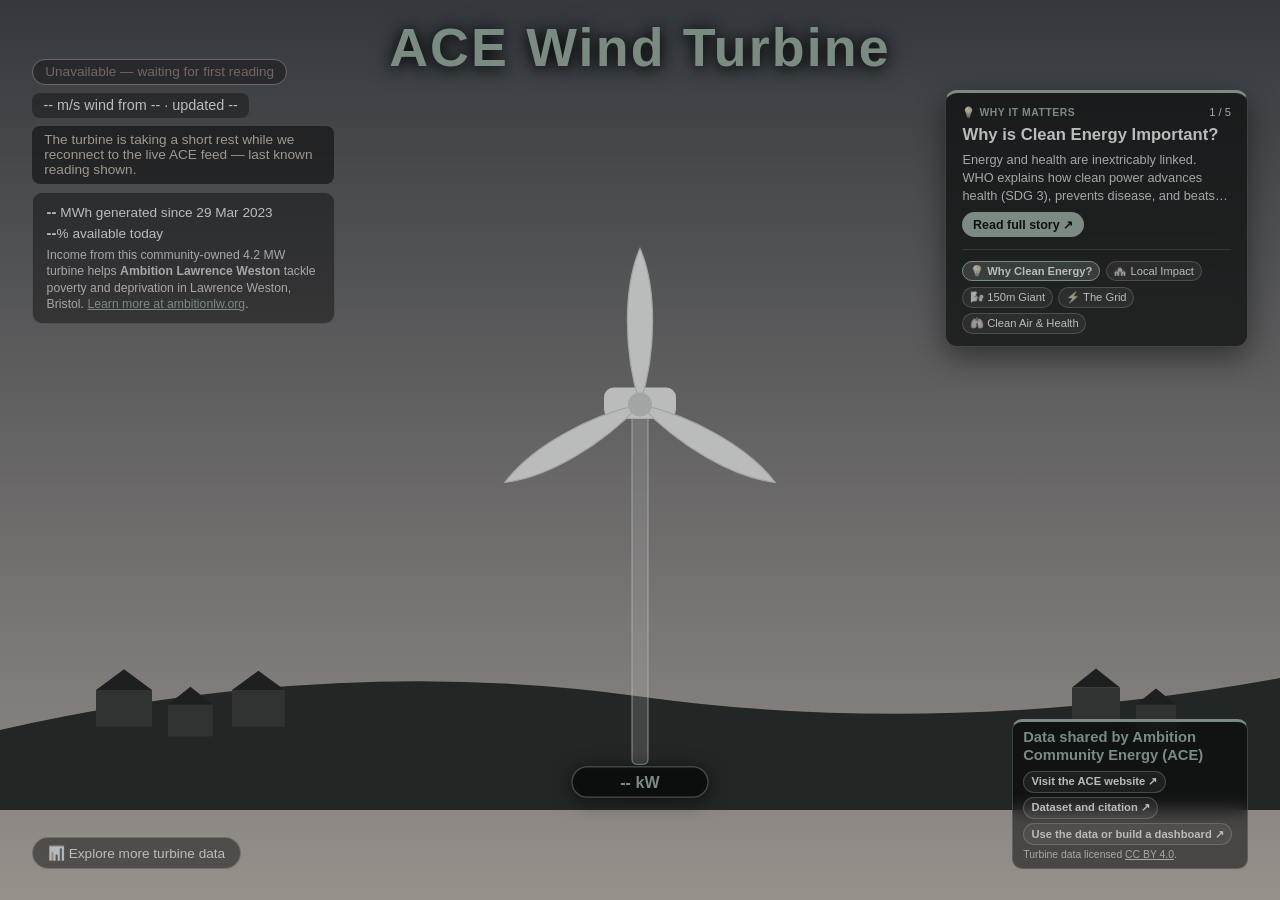
==== commit ce5752f7: "Align WHY IT MATTERS box with left readout and homogenize power meter units - Set .story-dock top to" ====
--- a/solutions/concept-7-live-digital-twin-popups/index.html
+++ b/solutions/concept-7-live-digital-twin-popups/index.html
@@ -47,7 +47,7 @@
 
         <!-- Live active power badge directly under the tower -->
         <g class="tower-power-badge" transform="translate(800, 865)">
-          <rect x="-75" y="-18" width="150" height="36" rx="18" class="tower-power-bg" />
+          <rect x="-85" y="-19" width="170" height="38" rx="19" class="tower-power-bg" />
           <text text-anchor="middle" dominant-baseline="central" class="tower-power-text">
             <tspan id="power-value" class="tower-power-val">--</tspan>
             <tspan class="tower-power-unit"> kW</tspan>
--- a/solutions/concept-7-live-digital-twin-popups/styles.css
+++ b/solutions/concept-7-live-digital-twin-popups/styles.css
@@ -119,22 +119,17 @@
 
 .tower-power-text {
   font-family: inherit;
-  font-size: 18px;
-  fill: #ffffff;
+  font-size: 20px;
+  fill: var(--good);
   pointer-events: none;
 }
 
-.tower-power-val {
+.tower-power-val,
+.tower-power-unit {
   fill: var(--good);
   font-weight: 800;
   font-size: 20px;
-}
-
-.tower-power-unit {
-  fill: #cfe0d6;
-  font-weight: 600;
-  font-size: 14px;
-  letter-spacing: 0.02em;
+  letter-spacing: 0.01em;
 }
 
 .nacelle {
@@ -436,7 +431,7 @@
 .story-dock {
   position: absolute;
   right: clamp(1rem, 3vw, 2rem);
-  top: clamp(3rem, 6.5vh, 5rem);
+  top: clamp(5.2rem, 10vh, 7rem);
   max-width: min(34ch, 30vw);
   background: rgba(8, 20, 16, 0.72);
   backdrop-filter: blur(12px);
